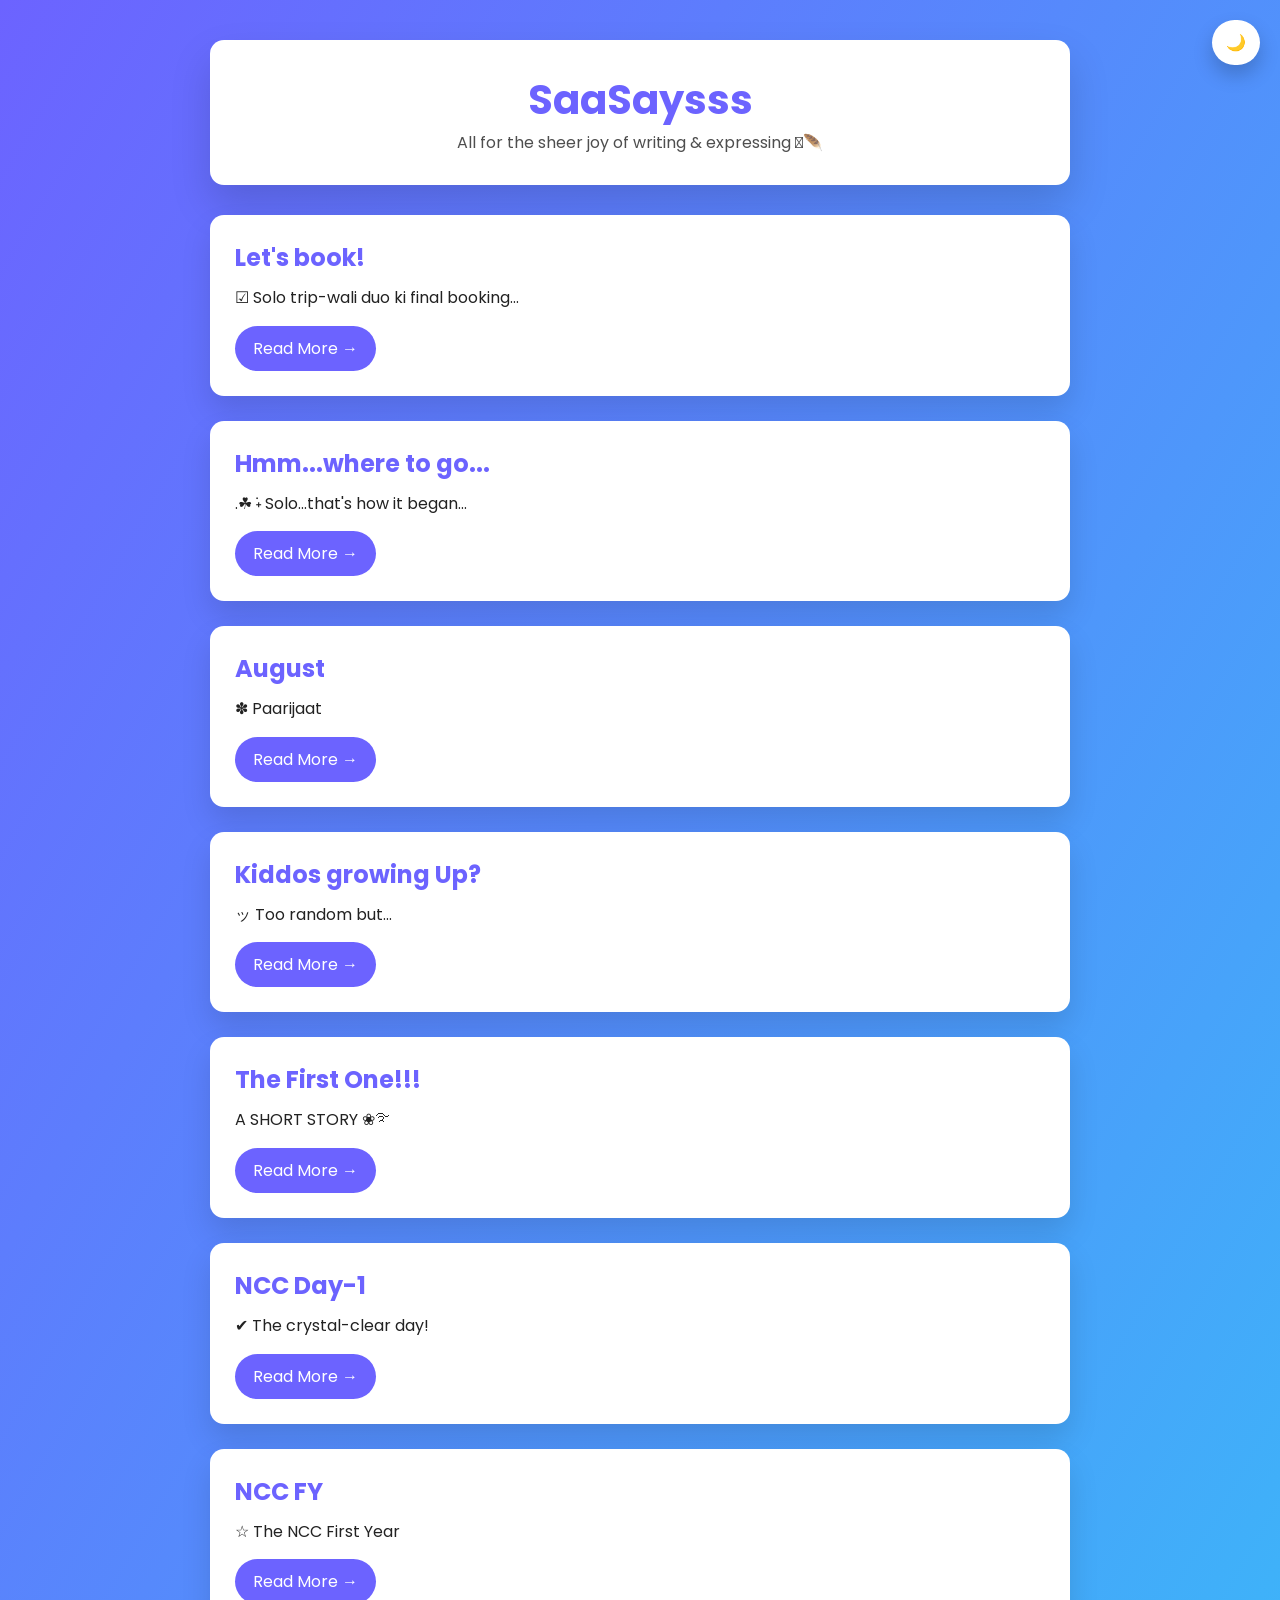
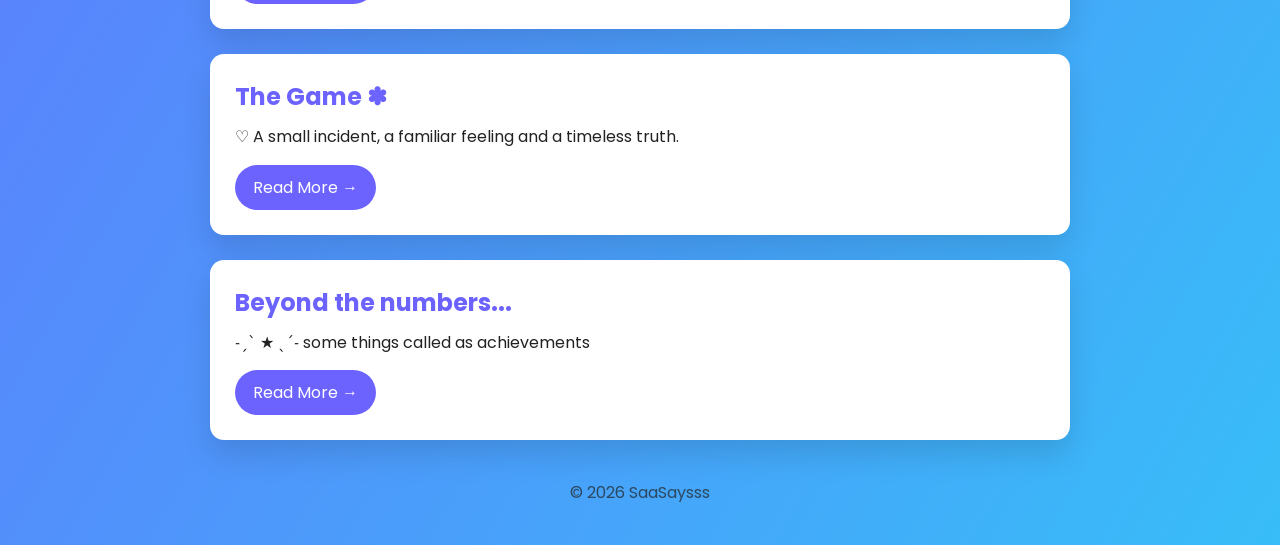
==== index.html @ 05020083 "Update index.html" ====
<!DOCTYPE html>
<html lang="en">
<head>
    <meta charset="UTF-8">
    <title> SaaSaysss ☕︎</title>
    <link rel="stylesheet" href="css/style.css">
</head>

<body>

<div class="toggle" onclick="toggleDark()">🌙</div>

<div class="container">
<header>
    <h1>SaaSaysss</h1>
    <p>All for the sheer joy of writing & expressing 𓂃🪶</p>
</header>

<div class="post">
    <h2><a href="post9.html">Let's book!</a></h2>
    <p>☑ Solo trip-wali duo ki final booking...</p>
    <a class="btn" href="post9.html">Read More →</a>
</div>
    
<div class="post">
    <h2><a href="sohja_1.html">Hmm...where to go...</a></h2>
    <p>.☘︎ ݁˖ Solo...that's how it began...</p>
    <a class="btn" href="sohja_1.html">Read More →</a>
</div>

<div class="post">
    <h2><a href="post8.html"> August </a></h2>
    <p> ✽ Paarijaat </p>
    <a class="btn" href="post8.html">Read More →</a>
</div>
    
<div class="post">
    <h2><a href="post7.html">Kiddos growing Up?</a></h2>
    <p>ッ Too random but...</p>
    <a class="btn" href="post7.html">Read More →</a>
</div>
    
<div class="post">
    <h2><a href="post1.html">The First One!!!</a></h2>
    <p>A SHORT STORY ❀࿐ </p>
    <a class="btn" href="post1.html">Read More →</a>
</div>

<div class="post">
    <h2><a href="post2.html">NCC Day-1 </a></h2>
    <p>✔ The crystal-clear day!</p>
    <a class="btn" href="post2.html">Read More →</a>
</div>

<div class="post">
    <h2><a href="post3.html">NCC FY</a></h2>
    <p> ☆ The NCC First Year </p>
    <a class="btn" href="post3.html">Read More →</a>
</div>

<div class="post">
    <h2>
        <a href="post4.html">The Game ✽</a>
    </h2>

    <p>
        ♡ A small incident, a familiar feeling and a timeless truth.
    </p>

    <a class="btn" href="post4.html">Read More →</a>
</div>
    
    <div class="post">
    <h2>
        <a href="post5.html">Beyond the numbers...</a>
    </h2>

    <p>
        ˗ˏˋ ★ ˎˊ˗ some things called as achievements
    </p>

    <a class="btn" href="post5.html">Read More →</a>
</div>
<footer>
    <p>© 2026 SaaSaysss</p>
</footer>
</div>

<!--  CORRECT PATH -->
<script src="js/main.js"></script>
</body>
</html>
---- css/style.css ----
@import url('https://fonts.googleapis.com/css2?family=Poppins:wght@300;400;600&display=swap');

:root {
    --bg: #f4f7ff;    /* aliceblue / very light blue */
    --card: #ffffff;   /* white */
    --text: #222;      /* very dark gray / almost black */
    --accent: #6c63ff; /* blueviolet / purple accent */
}

body.dark {
    --bg: #0f172a;    /* midnightblue / very dark blue */
    --card: #1e293b;  /* darkslateblue / dark card */
    --text: #e5e7eb;  /* lightgray / grayish text */
    --accent: #38bdf8; /* deepskyblue / bright blue accent */
}

* {
    margin: 0;
    padding: 0;
    box-sizing: border-box;
}

body {
    font-family: 'Poppins', sans-serif;
    background: linear-gradient(120deg, #6c63ff, #38bdf8); /* blueviolet to deepskyblue */
    min-height: 100vh;
    color: var(--text);
    transition: 0.4s ease;
}

.container {
    max-width: 900px;
    margin: auto;
    padding: 40px 20px;
}

/* Header */
header {
    background: var(--card);  /* white / darkslateblue in dark mode */
    border-radius: 14px;
    padding: 30px;
    margin-bottom: 30px;
    box-shadow: 0 20px 40px rgba(0,0,0,0.15); /* shadow black with transparency */
    text-align: center;
}

header h1 {
    font-size: 2.5rem;
    color: var(--accent); /* blueviolet / deepskyblue in dark mode */
}

header p {
    opacity: 0.8;
}

/* Blog Cards */
.post {
    background: var(--card);  /* white / dark card */
    padding: 25px;
    margin-bottom: 25px;
    border-radius: 14px;
    box-shadow: 0 15px 30px rgba(0,0,0,0.12); /* subtle black shadow */
    transition: transform 0.3s, box-shadow 0.3s;
}

.post:hover {
    transform: translateY(-6px);
    box-shadow: 0 25px 40px rgba(0,0,0,0.2); /* stronger shadow on hover */
}

.post h2 a {
    text-decoration: none;
    color: var(--accent); /* blueviolet / deepskyblue */
}

.post p {
    margin-top: 10px;
    line-height: 1.6;
}

/* Buttons */
.btn {
    display: inline-block;
    margin-top: 15px;
    padding: 10px 18px;
    background: var(--accent); /* blueviolet / deepskyblue */
    color: white;
    border-radius: 25px;
    text-decoration: none;
    transition: 0.3s;
}

.btn:hover {
    transform: scale(1.05);
}

/* Dark Mode Toggle */
.toggle {
    position: fixed;
    top: 20px;
    right: 20px;
    background: var(--card); /* white / dark card */
    padding: 10px 14px;
    border-radius: 50px;
    cursor: pointer;
    box-shadow: 0 10px 20px rgba(0,0,0,0.2); /* shadow */
}

/* Blog Page */
.blog-content {
    background: var(--card); /* white / dark card */
    padding: 35px;
    border-radius: 14px;
    line-height: 1.8;
    box-shadow: 0 20px 40px rgba(0,0,0,0.15); /* shadow */
}

/* Footer */
footer {
    text-align: center;
    margin-top: 40px;
    opacity: 0.7;
}

.meta {
    opacity: 0.7;
    margin-bottom: 25px;
    font-style: italic;
}

.soft-divider {
    border: none;
    height: 1px;
    background: linear-gradient(to right, transparent, var(--accent), transparent);
    margin: 35px 0;
}

.blog-content p {
    margin-bottom: 22px;
    line-height: 1.9;
}
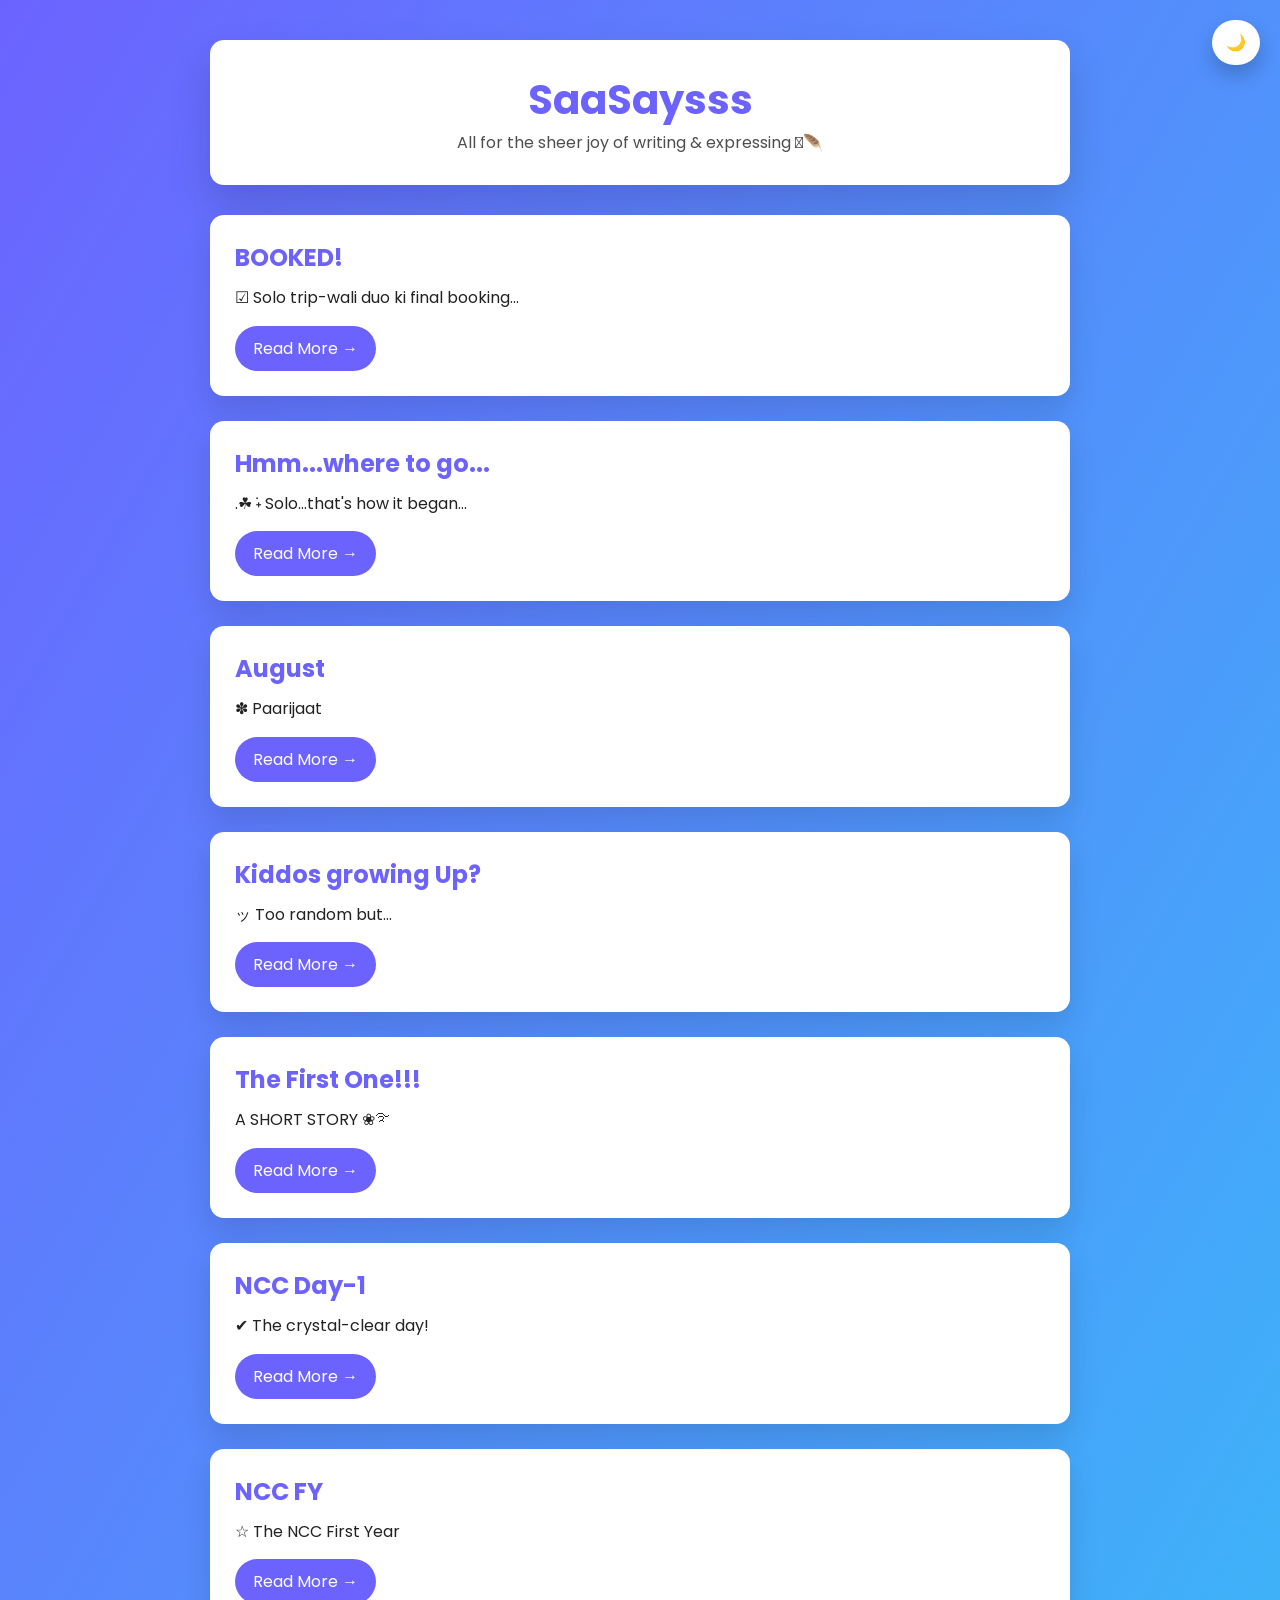
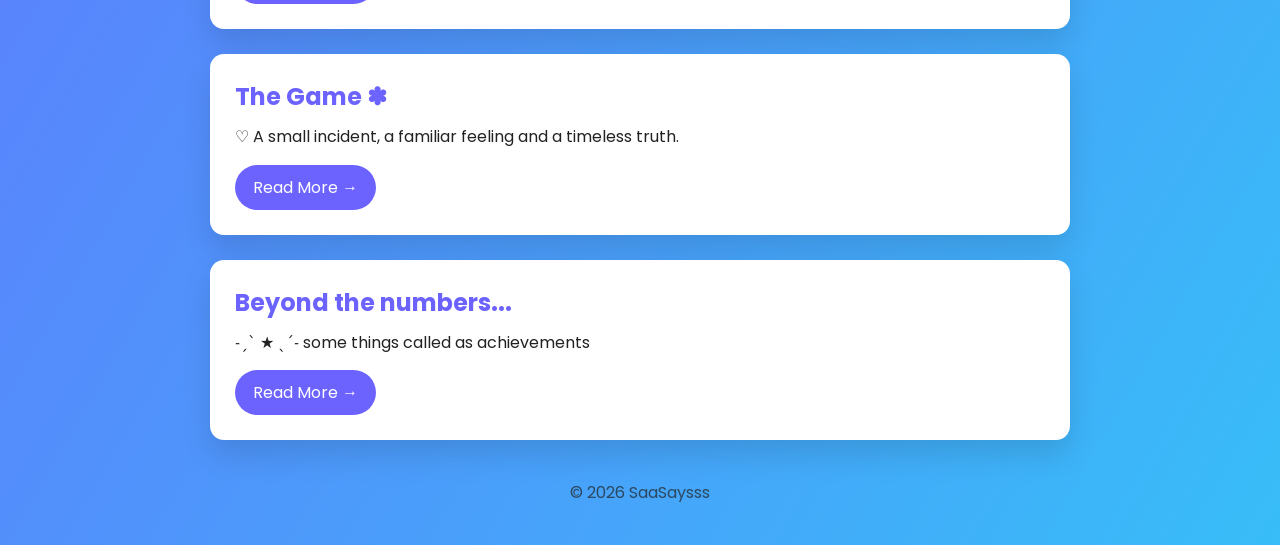
==== commit b68d68ae: "Update index.html" ====
--- a/index.html
+++ b/index.html
@@ -17,7 +17,7 @@
 </header>
 
 <div class="post">
-    <h2><a href="post9.html">Let's book!</a></h2>
+    <h2><a href="post9.html">BOOKED!</a></h2>
     <p>☑ Solo trip-wali duo ki final booking...</p>
     <a class="btn" href="post9.html">Read More →</a>
 </div>
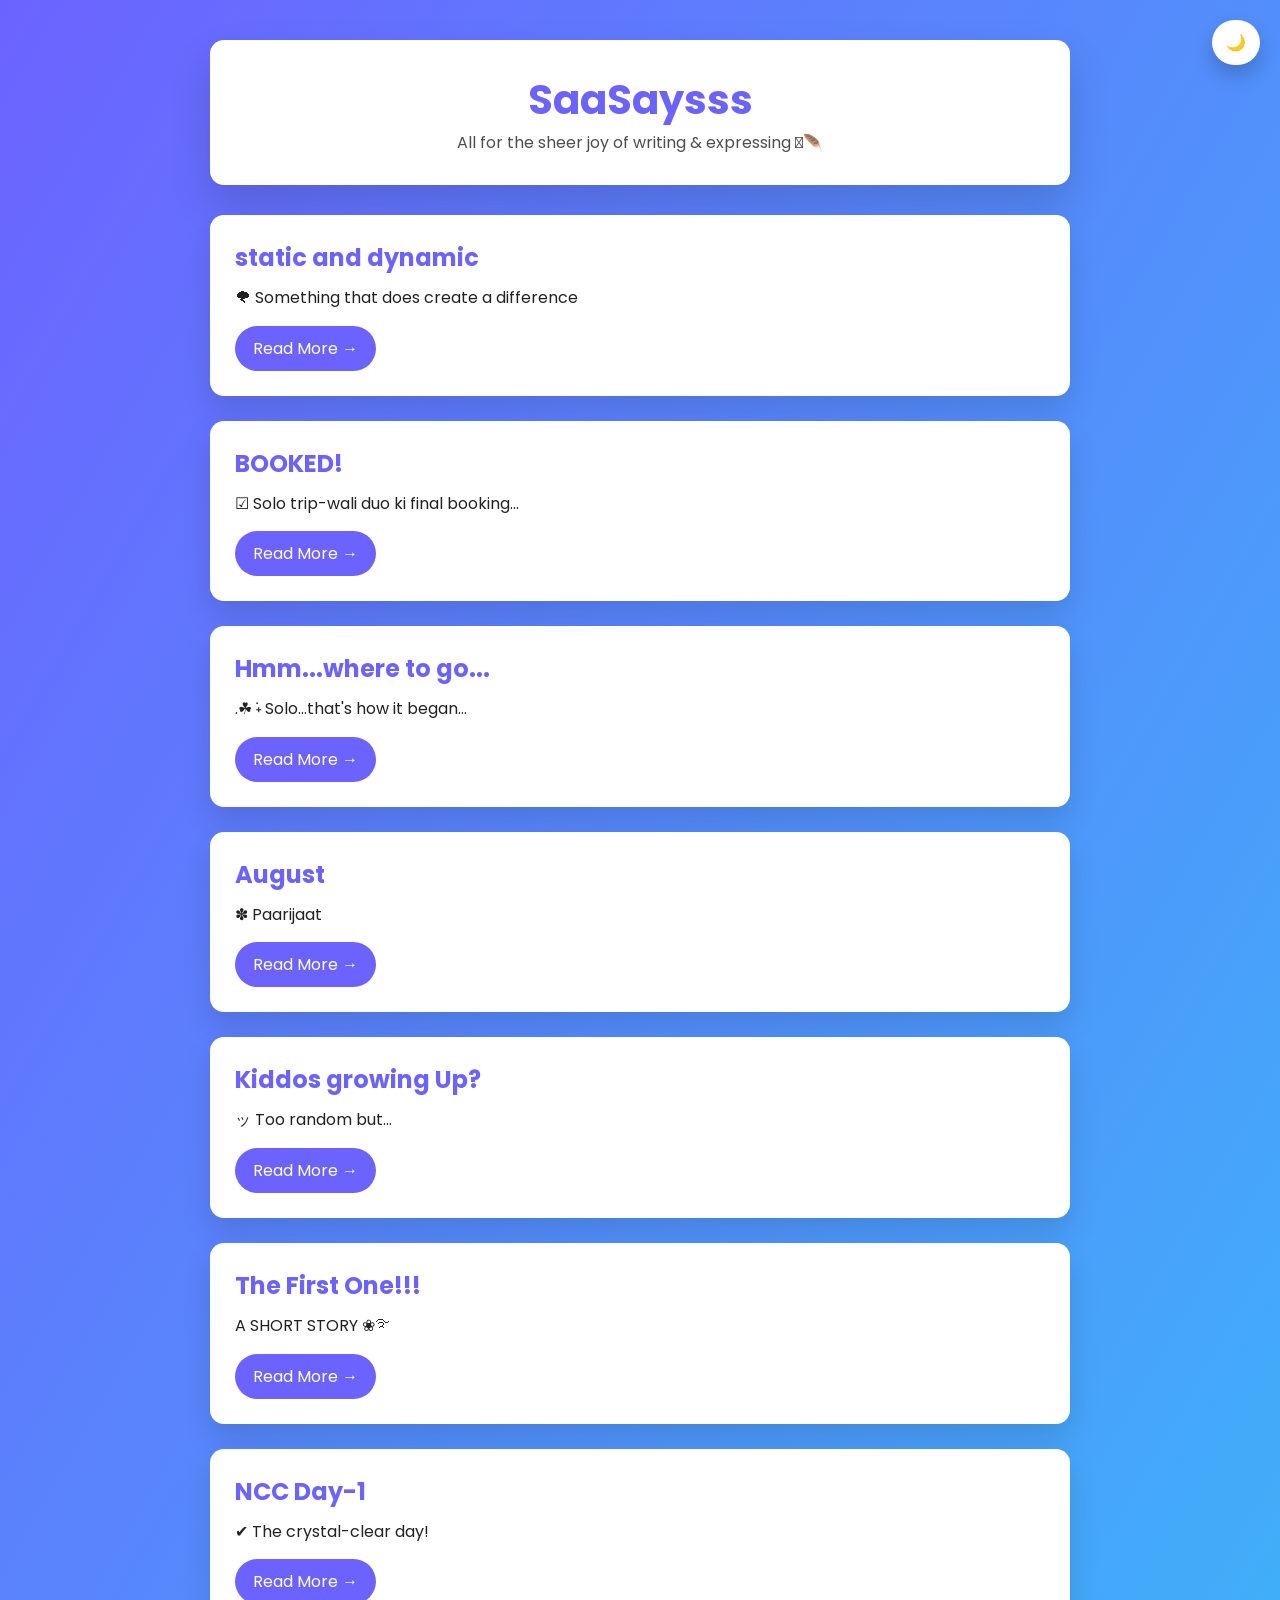
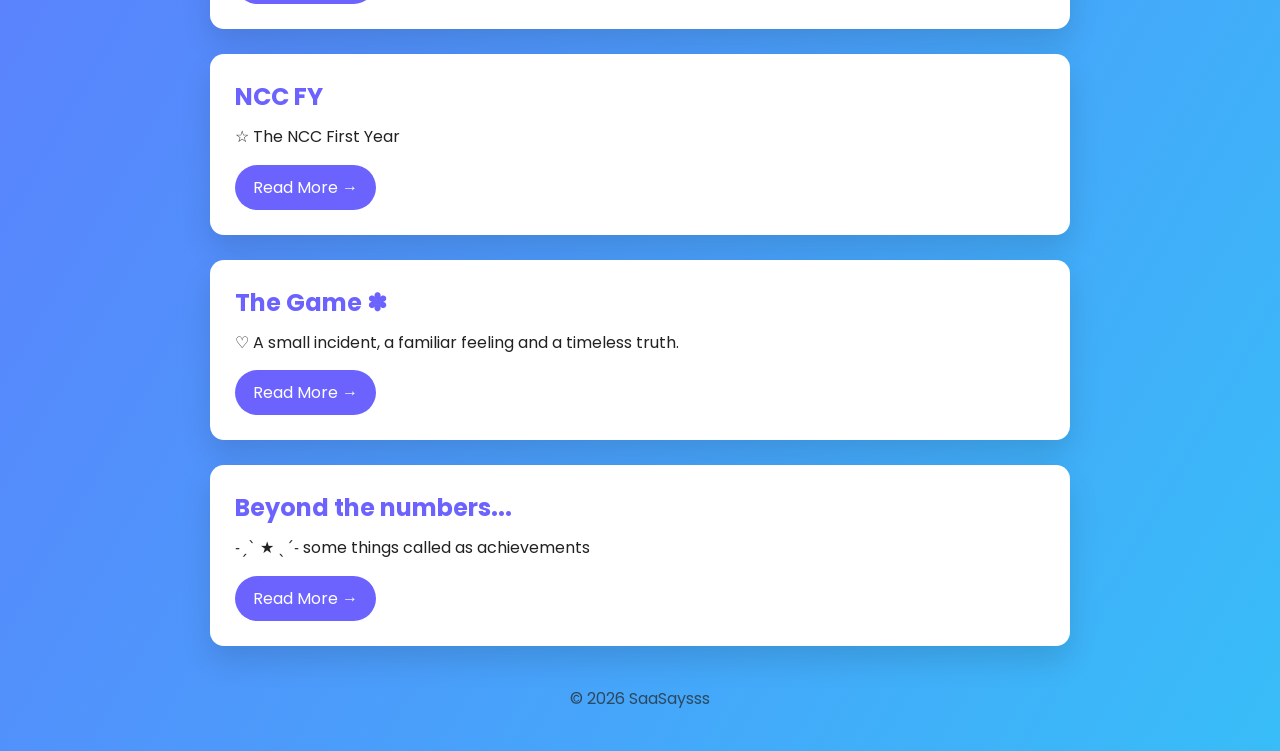
==== commit 3a4212be: "Update index.html" ====
--- a/index.html
+++ b/index.html
@@ -17,9 +17,15 @@
 </header>
 
 <div class="post">
-    <h2><a href="post9.html">BOOKED!</a></h2>
+    <h2><a href="post10.html">static and dynamic</a></h2>
+    <p>🌪 Something that does create a difference</p>
+    <a class="btn" href="post10.html">Read More →</a>
+</div>
+    
+<div class="post">
+    <h2><a href="sohja_2.html">BOOKED!</a></h2>
     <p>☑ Solo trip-wali duo ki final booking...</p>
-    <a class="btn" href="post9.html">Read More →</a>
+    <a class="btn" href="sohja_2.html">Read More →</a>
 </div>
     
 <div class="post">
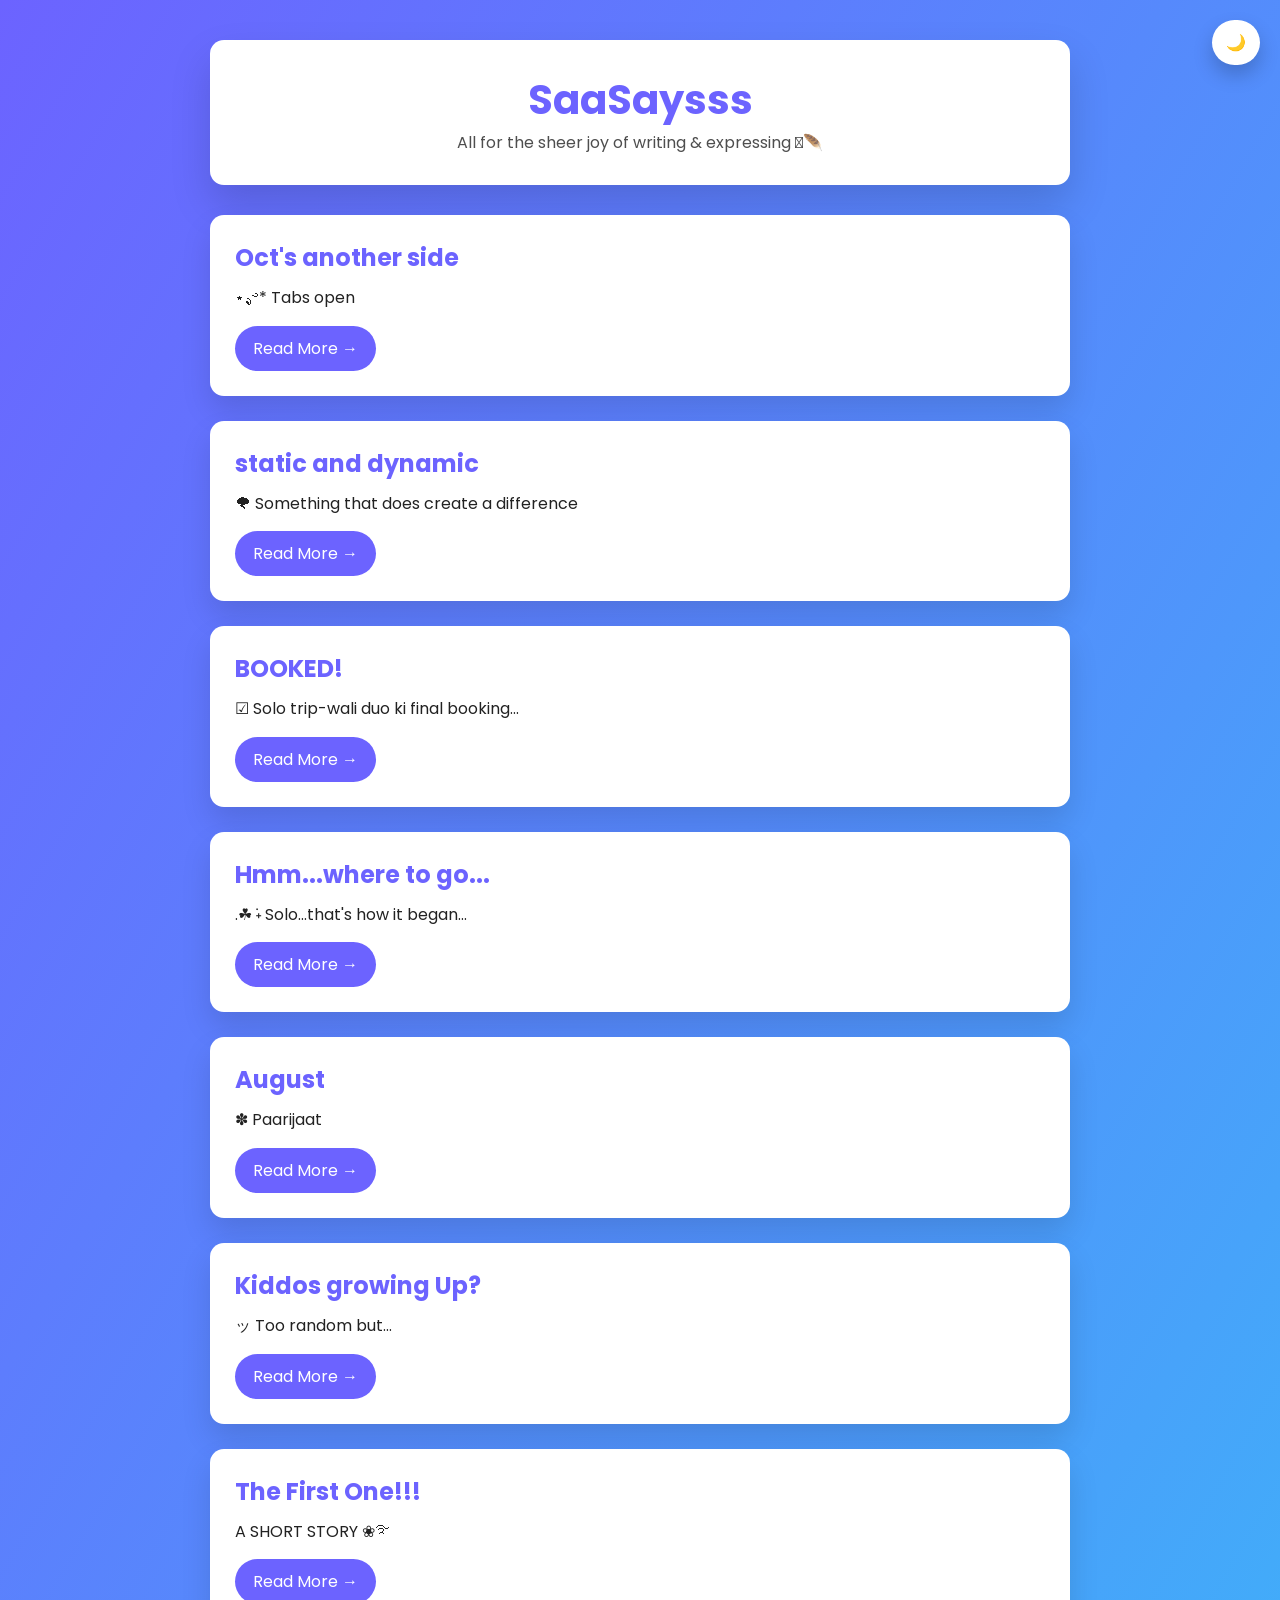
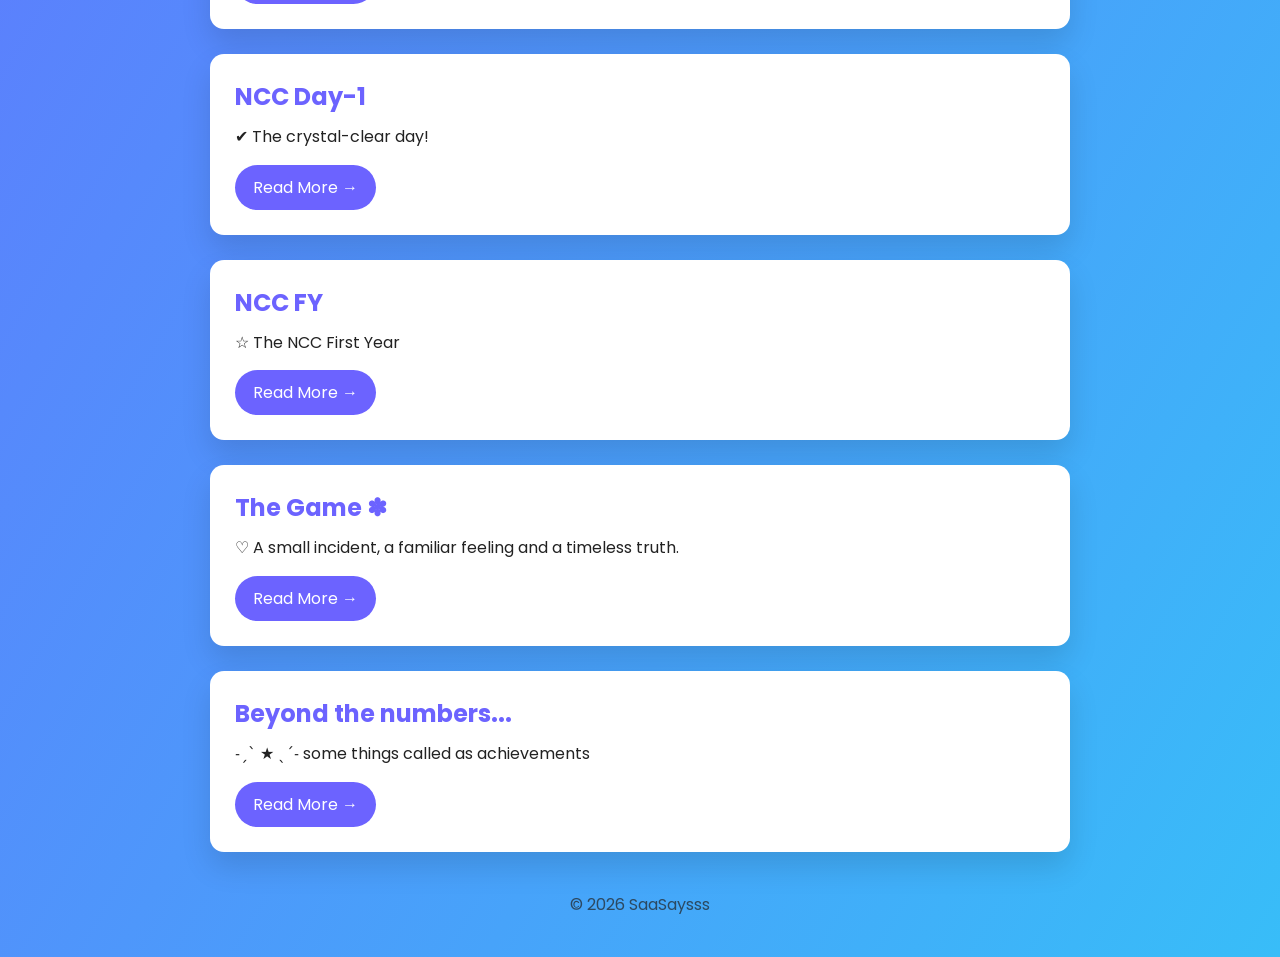
==== commit c3c5ed59: "Update index.html" ====
--- a/index.html
+++ b/index.html
@@ -16,10 +16,16 @@
     <p>All for the sheer joy of writing & expressing 𓂃🪶</p>
 </header>
 
+    <div class="post">
+    <h2><a href="post10.html"> Oct's another side</a></h2>
+    <p> ⋆.ೃ࿔* Tabs open </p>
+    <a class="btn" href="post10.html">Read More →</a>
+</div>
+
 <div class="post">
-    <h2><a href="post10.html">static and dynamic</a></h2>
+    <h2><a href="post9.html">static and dynamic</a></h2>
     <p>🌪 Something that does create a difference</p>
-    <a class="btn" href="post10.html">Read More →</a>
+    <a class="btn" href="post9.html">Read More →</a>
 </div>
     
 <div class="post">
